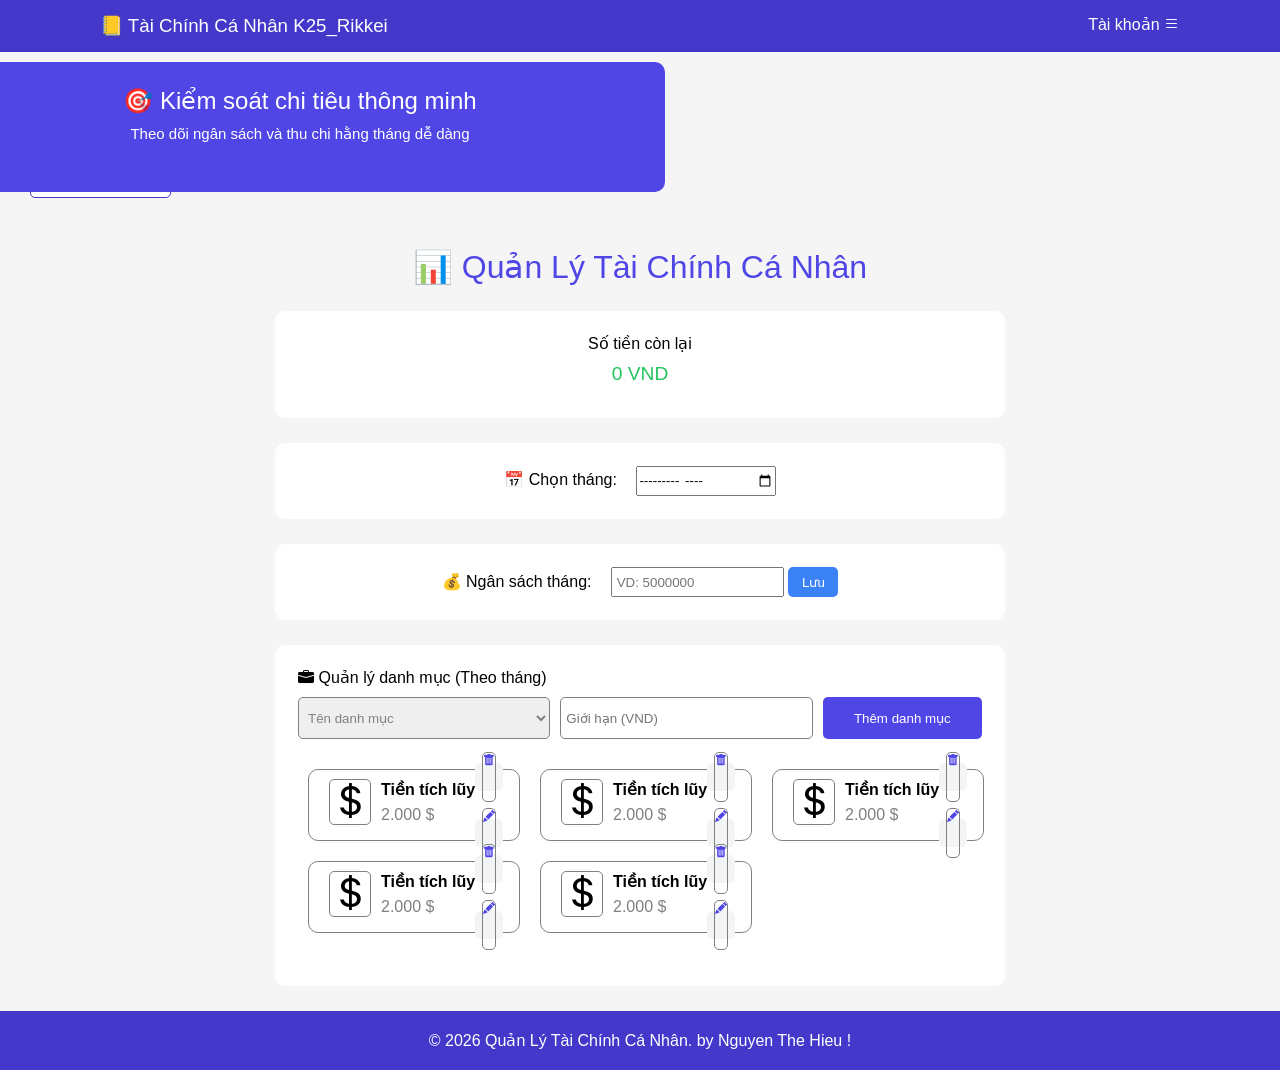
==== STRUCTURE FINANCE/pages/category.html @ 77bf3e5c "Add files via upload" ====
<!DOCTYPE html>
<html lang="en">

<head>
    <meta charset="UTF-8">
    <meta name="viewport" content="width=device-width, initial-scale=1.0">
    <title>Category</title>
    <link rel="stylesheet" href="../css/category.css">
    <link href="https://cdn.jsdelivr.net/npm/bootstrap-icons@1.11.3/font/bootstrap-icons.css" rel="stylesheet">
</head>

<body>
    <main>
        <header>
            <h3>📒 Tài Chính Cá Nhân K25_Rikkei</h3>
            <p>Tài khoản <i class="bi bi-list"></i></p>
        </header>
        <div class="banner">
            <div class="choice">
                <a href="./information.html"><i class="bi bi-info-circle"></i> Information</a>
                <a href="./category.html"><i class="bi bi-bounding-box"></i> Category</a>
                <a href=""><i class="bi bi-clock-history"></i> History</a>
            </div>
            <div class="main-title">
                <h1>
                    🎯 Kiểm soát chi tiêu thông minh
                </h1>
                <p>
                    Theo dõi ngân sách và thu chi hằng tháng dễ dàng
                </p>
            </div>
        </div>

        <h1 class="title">📊 Quản Lý Tài Chính Cá Nhân</h1>

        <div class="cell">
            <p>Số tiền còn lại</p>
            <h3>0 VND</h3>
        </div>

        <div class="cell">
            <label for=""> 📅 Chọn tháng:</label>
            <input type="month" name="" id="">
        </div>

        <div class="cell">
            <label for="">💰 Ngân sách tháng:</label>
            <input type="number" id="" placeholder=" VD: 5000000">
            <button>Lưu</button>
        </div>

        <form action="">
            <p><i class="bi bi-briefcase-fill"></i> Quản lý danh mục (Theo tháng)</p>
            <div class="input-money">
                <select name="" id="">
                    <option value="">Tên danh mục</option>
                    <option value="">Tiền tích lũy</option>
                    <option value="">Tiền chi tiêu</option>
                </select>
                <input type="number" id="" placeholder="Giới hạn (VND)">
                <button>Thêm danh mục</button>
            </div>
            <div class="outcomes">
                <div class="outcome-money">
                    <div>
                        <i class="bi bi-currency-dollar"></i>
                    </div>

                    <div>
                        <h4>Tiền tích lũy</h4>
                        <p>2.000 $</p>
                    </div>
                    <div class="control">
                        <button><i class="bi bi-trash-fill"></i></button>
                        <br>
                        <button><i class="bi bi-pencil-fill"></i></button>
                    </div>
                </div>
                <div class="outcome-money">
                    <div>
                        <i class="bi bi-currency-dollar"></i>
                    </div>
                    <div>
                        <h4>Tiền tích lũy</h4>
                        <p>2.000 $</p>
                    </div>
                    <div class="control">
                        <button><i class="bi bi-trash-fill"></i></button>
                        <br>
                        <button><i class="bi bi-pencil-fill"></i></button>
                    </div>
                </div>
                <div class="outcome-money">
                    <div>
                        <i class="bi bi-currency-dollar"></i>
                    </div>
                    <div>
                        <h4>Tiền tích lũy</h4>
                        <p>2.000 $</p>
                    </div>
                    <div class="control">
                        <button><i class="bi bi-trash-fill"></i></button>
                        <br>
                        <button><i class="bi bi-pencil-fill"></i></button>
                    </div>
                </div>
                <div class="outcome-money">
                    <div>
                        <i class="bi bi-currency-dollar"></i>
                    </div>
                    <div>
                        <h4>Tiền tích lũy</h4>
                        <p>2.000 $</p>
                    </div>
                    <div class="control">
                        <button><i class="bi bi-trash-fill"></i></button>
                        <br>
                        <button><i class="bi bi-pencil-fill"></i></button>
                    </div>
                </div>
                <div class="outcome-money">
                    <div>
                        <i class="bi bi-currency-dollar"></i>
                    </div>
                    <div>
                        <h4>Tiền tích lũy</h4>
                        <p>2.000 $</p>
                    </div>
                    <div class="control">
                        <button><i class="bi bi-trash-fill"></i></button>
                        <br>
                        <button><i class="bi bi-pencil-fill"></i></button>
                    </div>
                </div>
            </div>

        </form>
    </main>
    <footer>
        © 2026 Quản Lý Tài Chính Cá Nhân. by Nguyen The Hieu !
    </footer>
</body>

</html>
---- STRUCTURE FINANCE/css/category.css ----
* {
    margin: 0;
    padding: 0;
    box-sizing: border-box;
    font-family: Arial, Helvetica, sans-serif;
}

body {
    display: flex;
    flex-direction: column;
    background-color: whitesmoke;
}

header {
    display: flex;
    justify-content: space-between;
    padding: 15px 200px;
    background-color: #4338CA;
    color: white;
}

header h3 {
    font-weight: lighter;
}

.banner {
    display: flex;
    position: relative;
}

.main-title {
    position: absolute;
    left: 50%;
    transform: translateX(-50%);
}

.choice {
    margin: 20px;
}

.choice a {
    margin: 10px;
    padding: 6px 13px;
    padding-left: 0;
    color: #4338CA;
    display: flex;
    background-color: white;
    text-decoration: none;
    border: 1px solid #4338CA;
    border-radius: 5px;
}

.choice a:hover {
    background-color: #4338CA;
    color: #ffffff;
    transition: 0.5s;
}

.choice i {
    padding: 0 15px;
}

.main-title {
    text-align: center;
    background: #4F46E5;
    color: white;
    margin: 10px auto;
    padding: 25px;
    border-radius: 10px;
    width: 730px;
    height: 130px;
}

.banner p {
    margin-top: 10px;
    font-size: 15px;
}

.banner h1 {
    font-weight: lighter;
    font-size: 24px;
}
.title {
    text-align: center;
    font-weight: lighter;
    color: #4F46E5;
    margin: 20px;

}

.cell {
    text-align: center;
    background: #ffffff;
    margin: 25px auto;
    padding: 23px;
    border-radius: 10px;
    width: 730px;
}

.cell label{
    padding-right: 15px;
}

.cell button {
    background-color: #3B82F6;
    border: 0 white;
    width: 50px;
    height: 30px;
    border-radius: 5px;
    color: #ffffff;
    cursor: pointer;
}

.cell input {
    height: 30px;
}

.cell h3 {
    color: #22C55E;
    font-size: larger;
    font-weight: lighter;
    padding: 10px;
}

form {
    background: #ffffff;
    margin: 25px auto;
    padding: 23px;
    border-radius: 10px;
    width: 730px;
}

.input-money {
    margin: 10px 0;;
    display: flex;
    gap: 10px;
    justify-content: space-around ;
}

.input-money select {
    width: 258px;
    height: 42px;
    padding-left: 5px;
    color: grey;
    border: 1px solid gray;
    border-radius: 5px;
}

.input-money input {
    width: 258px;
    height: 42px;
    padding: 5px;
    border: 1px solid gray;
    border-radius: 5px;
}

.input-money button {
    width: 163px;
    height: 42px;
    background-color: #4F46E5;
;
    color: #ffffff;
    border-radius: 5px;
    border: 0px;
    cursor: pointer;
}

.input-money button:hover {
    background-color: #362ca2;
    transition: 0.5s;
}

.outcomes {
    display: grid;
    grid-template-columns: repeat(3, 1fr); /* 2 cột */
    margin: 20px 0;
}

.outcome-money {
    display: flex;
    border: 1px solid gray;
    border-radius: 10px;
    width: 212px;
    height: 72px;
    margin: 10px ;
    padding: 10px;
}

.outcome-money i {
    width: 50px;
    height: 50px;
    font-size: 40px;
    border-radius: 5px;
    border: 1px solid gray;
    margin: 20px 10px;
}

.outcome-money p {
    color: gray;
    padding: 7px 0;
}

.control {
    display: flex;
    flex-direction: column;
    justify-content: center;
    gap: 5px;
}

.control button {
    width: 28px;
    height: 28px;
    border-radius: 6px;
    border: none;
    background-color: #f3f4f6;
    cursor: pointer;

    display: flex;
    align-items: center;
    justify-content: center;
}
.control button i {
    font-size: 12px;
    color: #4F46E5;
}

footer {
    background: #4338CA;
    color: white;
    text-align: center;
    padding: 20px;
}

@media (max-width: 1440px) {
    header {
        padding: 15px 100px; /* giảm padding */
    }

    .banner {
        width: 600px;
    }
}

@media (max-width: 768px) {
    header {
        padding: 15px 20px; /* sát lề mobile */
        flex-direction: column;
        gap: 10px;
        text-align: center;
    }

    .banner {
        width: 90%; /* full gần màn hình */
        height: auto; /* tránh bị bó */
        padding: 20px;
    }

    .banner h1 {
        font-size: 20px;
    }

    .banner p {
        font-size: 14px;
    }
}
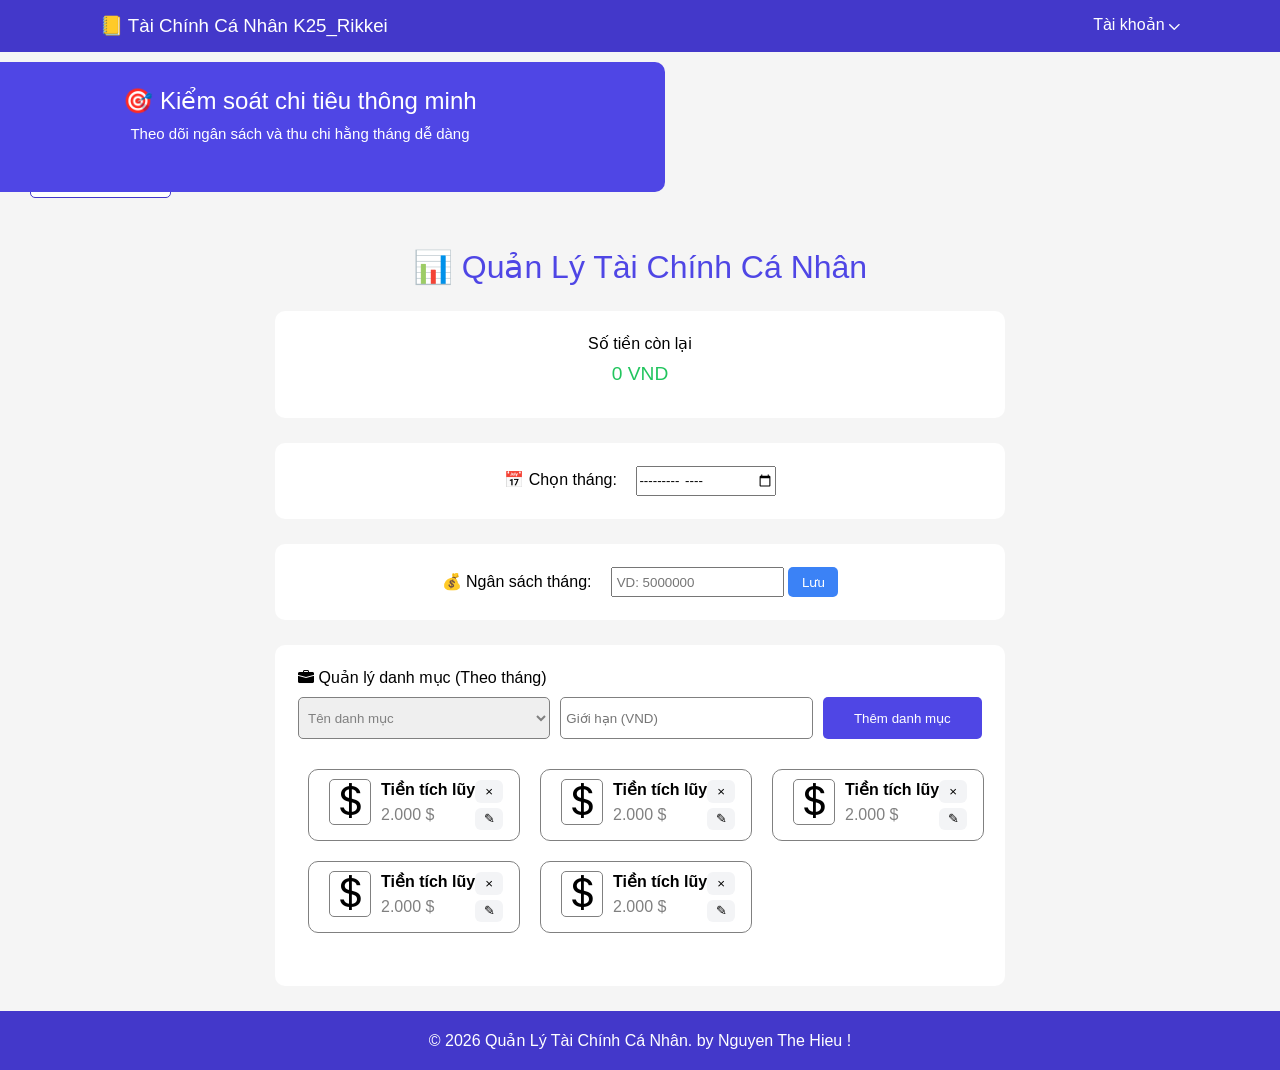
==== commit 2b2ad3f1: "Add files via upload" ====
--- a/STRUCTURE FINANCE/pages/category.html
+++ b/STRUCTURE FINANCE/pages/category.html
@@ -13,13 +13,13 @@
     <main>
         <header>
             <h3>📒 Tài Chính Cá Nhân K25_Rikkei</h3>
-            <p>Tài khoản <i class="bi bi-list"></i></p>
+            <p>Tài khoản <img src="../assets/icon/Vector.png" alt=""></p>
         </header>
         <div class="banner">
             <div class="choice">
-                <a href="./information.html"><i class="bi bi-info-circle"></i> Information</a>
-                <a href="./category.html"><i class="bi bi-bounding-box"></i> Category</a>
-                <a href=""><i class="bi bi-clock-history"></i> History</a>
+                <a href="./index.html"><i class="bi bi-info-circle"></i> Information</a>
+                <a href="./category.html" class="category"><i class="bi bi-bounding-box"></i> Category</a>
+                <a href="./history.html"><i class="bi bi-clock-history"></i> History</a>
             </div>
             <div class="main-title">
                 <h1>
@@ -71,9 +71,8 @@
                         <p>2.000 $</p>
                     </div>
                     <div class="control">
-                        <button><i class="bi bi-trash-fill"></i></button>
-                        <br>
-                        <button><i class="bi bi-pencil-fill"></i></button>
+                        <button class="icon-larger">&times;</button>
+                        <button>✎</button>
                     </div>
                 </div>
                 <div class="outcome-money">
@@ -85,9 +84,8 @@
                         <p>2.000 $</p>
                     </div>
                     <div class="control">
-                        <button><i class="bi bi-trash-fill"></i></button>
-                        <br>
-                        <button><i class="bi bi-pencil-fill"></i></button>
+                        <button class="icon-larger">&times;</button>
+                        <button>✎</button>
                     </div>
                 </div>
                 <div class="outcome-money">
@@ -99,9 +97,8 @@
                         <p>2.000 $</p>
                     </div>
                     <div class="control">
-                        <button><i class="bi bi-trash-fill"></i></button>
-                        <br>
-                        <button><i class="bi bi-pencil-fill"></i></button>
+                        <button class="icon-larger">&times;</button>
+                        <button>✎</button>
                     </div>
                 </div>
                 <div class="outcome-money">
@@ -113,9 +110,8 @@
                         <p>2.000 $</p>
                     </div>
                     <div class="control">
-                        <button><i class="bi bi-trash-fill"></i></button>
-                        <br>
-                        <button><i class="bi bi-pencil-fill"></i></button>
+                        <button class="icon-larger">&times;</button>
+                        <button>✎</button>
                     </div>
                 </div>
                 <div class="outcome-money">
@@ -127,9 +123,8 @@
                         <p>2.000 $</p>
                     </div>
                     <div class="control">
-                        <button><i class="bi bi-trash-fill"></i></button>
-                        <br>
-                        <button><i class="bi bi-pencil-fill"></i></button>
+                        <button class="icon-larger">&times;</button>
+                        <button>✎</button>
                     </div>
                 </div>
             </div>
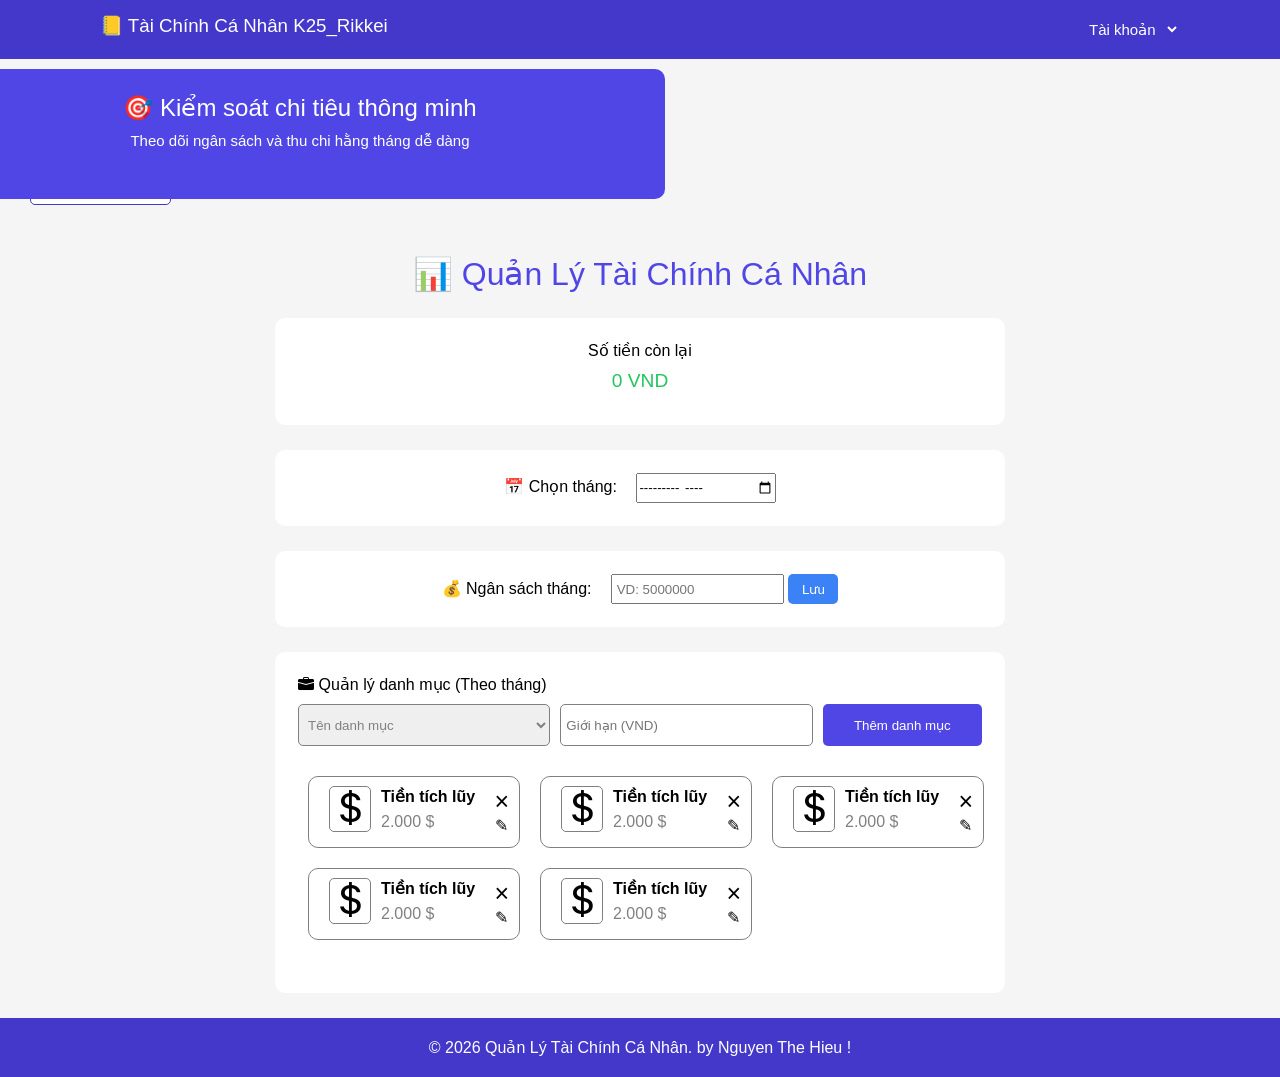
==== commit 4b0709e3: "Add files via upload" ====
--- a/STRUCTURE FINANCE/pages/category.html
+++ b/STRUCTURE FINANCE/pages/category.html
@@ -13,7 +13,10 @@
     <main>
         <header>
             <h3>📒 Tài Chính Cá Nhân K25_Rikkei</h3>
-            <p>Tài khoản <img src="../assets/icon/Vector.png" alt=""></p>
+            <select name="" id="">
+                <option value="">Tài khoản</option>
+                <option value="logout" id="logoutBtn">Đăng xuất</option>
+            </select>
         </header>
         <div class="banner">
             <div class="choice">
@@ -134,6 +137,8 @@
     <footer>
         © 2026 Quản Lý Tài Chính Cá Nhân. by Nguyen The Hieu !
     </footer>
+
+    <script src="../js/category.js"></script>
 </body>
 
 </html>
--- a/STRUCTURE FINANCE/css/category.css
+++ b/STRUCTURE FINANCE/css/category.css
@@ -23,6 +23,22 @@
     font-weight: lighter;
 }
 
+header select {
+    display: flex;
+    align-items: center;
+    padding: 5px;
+    border: none;
+    background: none;
+    color: white;
+    font-size: 15px;
+}
+
+header select option {
+    background-color: white;
+    color: black;
+    padding: 5px;
+}
+
 .banner {
     display: flex;
     position: relative;
@@ -50,10 +66,9 @@
     border-radius: 5px;
 }
 
-.choice a:hover {
+.choice .category {
     background-color: #4338CA;
     color: #ffffff;
-    transition: 0.5s;
 }
 
 .choice i {
@@ -201,27 +216,23 @@
 }
 
 .control {
+    margin-left: auto; 
     display: flex;
     flex-direction: column;
-    justify-content: center;
-    gap: 5px;
+    align-items: center;
 }
 
 .control button {
-    width: 28px;
-    height: 28px;
-    border-radius: 6px;
+    cursor: pointer;
+    font-size: 16px;
+    color: #000000;
+    background-color: white;
     border: none;
-    background-color: #f3f4f6;
-    cursor: pointer;
-
-    display: flex;
-    align-items: center;
-    justify-content: center;
-}
-.control button i {
-    font-size: 12px;
-    color: #4F46E5;
+    transition: 0.2s;
+}
+
+.control .icon-larger {
+    font-size: 25px;
 }
 
 footer {
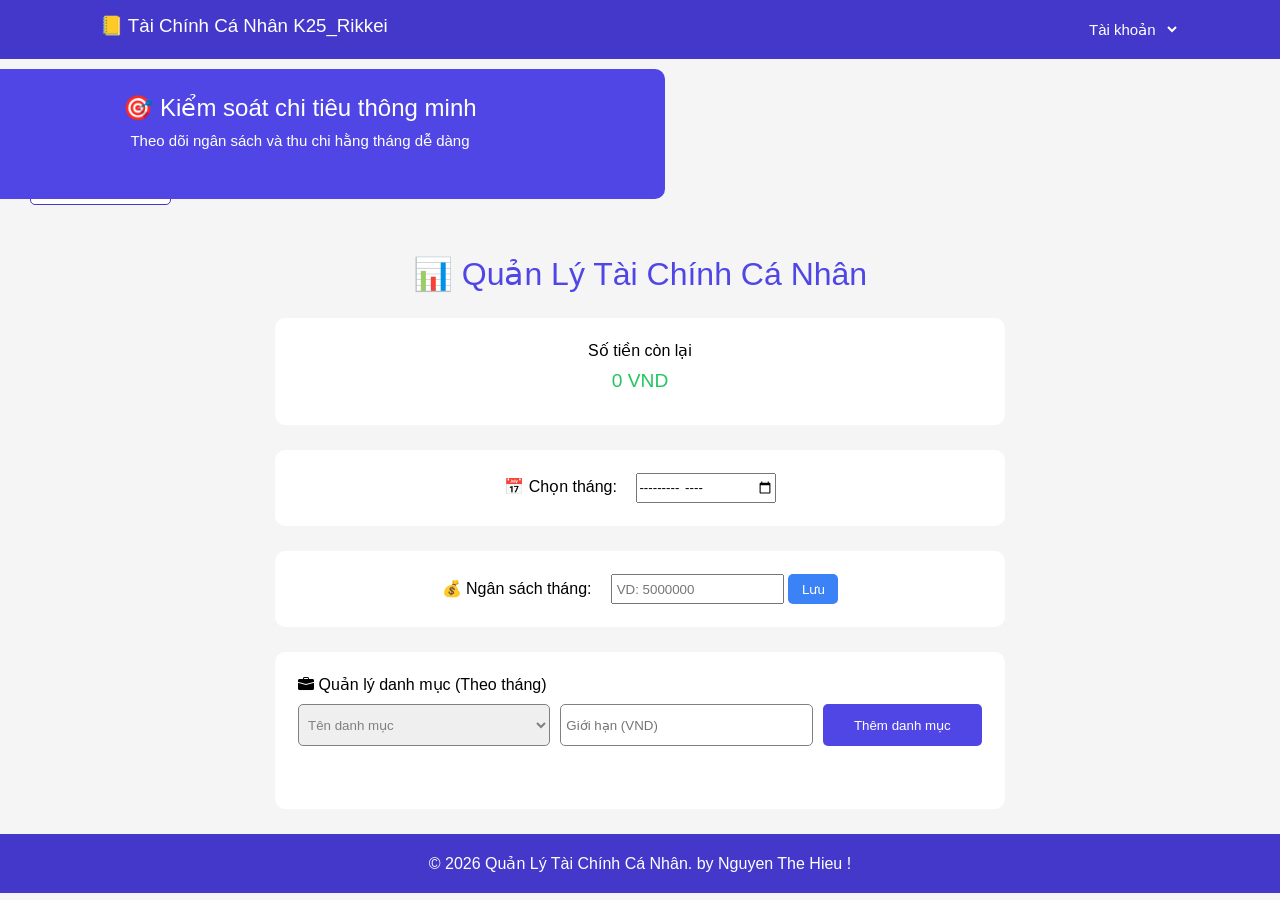
==== commit a288a0c4: "Add files via upload" ====
--- a/STRUCTURE FINANCE/pages/category.html
+++ b/STRUCTURE FINANCE/pages/category.html
@@ -55,15 +55,15 @@
         <form action="">
             <p><i class="bi bi-briefcase-fill"></i> Quản lý danh mục (Theo tháng)</p>
             <div class="input-money">
-                <select name="" id="">
+                <select name="" id="categoryName">
                     <option value="">Tên danh mục</option>
-                    <option value="">Tiền tích lũy</option>
-                    <option value="">Tiền chi tiêu</option>
+                    <option value="Tiền tích lũy">Tiền tích lũy</option>
+                    <option value="Tiền chi tiêu">Tiền chi tiêu</option>
                 </select>
-                <input type="number" id="" placeholder="Giới hạn (VND)">
-                <button>Thêm danh mục</button>
+                <input type="number" id="categoryMoney" placeholder="Giới hạn (VND)">
+                <button type="button" id="addCategoryBtn">Thêm danh mục</button>
             </div>
-            <div class="outcomes">
+            <div class="outcomes" id="categoryList">
                 <div class="outcome-money">
                     <div>
                         <i class="bi bi-currency-dollar"></i>
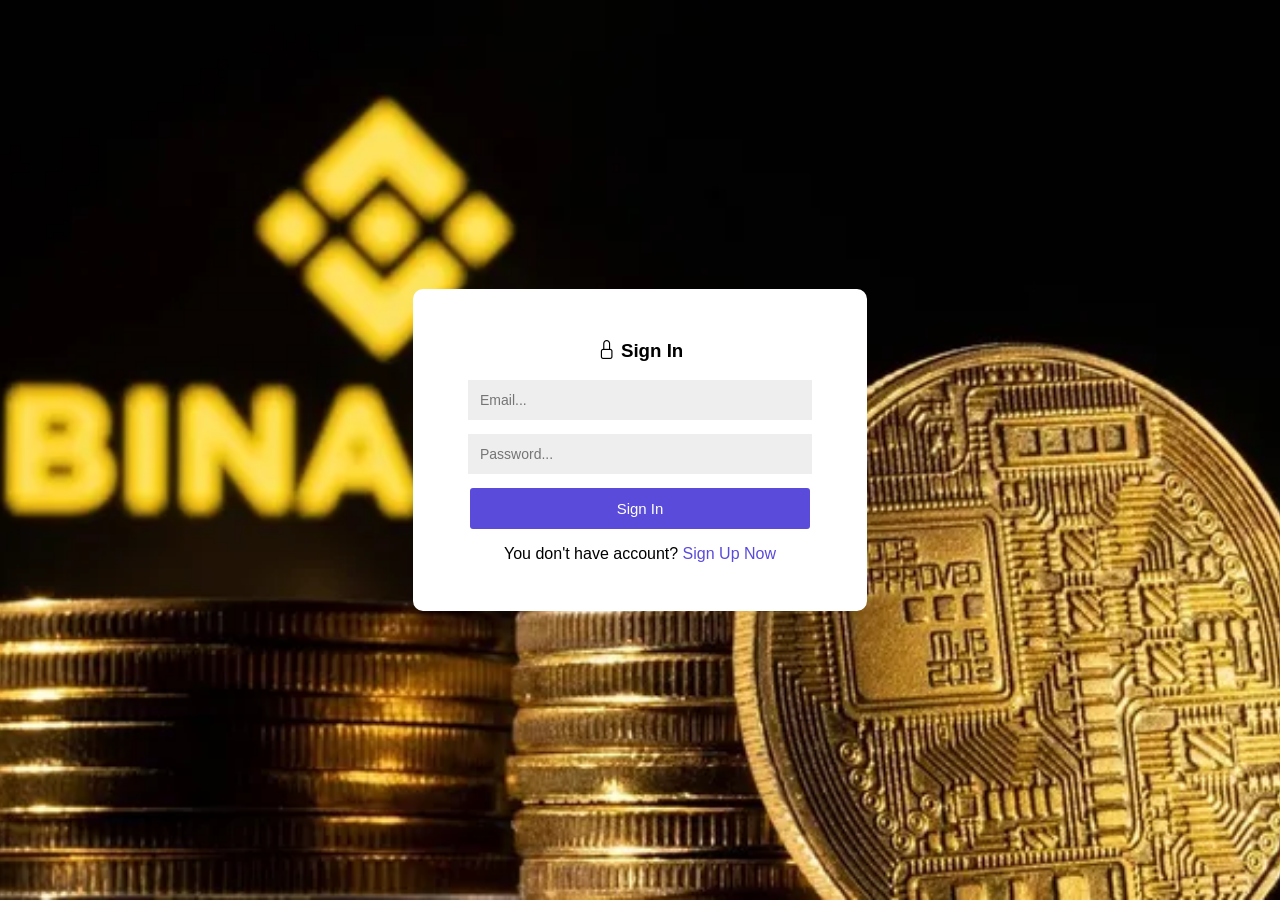
==== commit 4e16d024: "Add files via upload" ====
--- a/STRUCTURE FINANCE/pages/category.html
+++ b/STRUCTURE FINANCE/pages/category.html
@@ -13,9 +13,10 @@
     <main>
         <header>
             <h3>📒 Tài Chính Cá Nhân K25_Rikkei</h3>
-            <select name="" id="">
+            <select name="" id="accountSelect">
                 <option value="">Tài khoản</option>
-                <option value="logout" id="logoutBtn">Đăng xuất</option>
+                <option value="logout">Đăng xuất</option>
+            </select>
             </select>
         </header>
         <div class="banner">
@@ -43,24 +44,21 @@
 
         <div class="cell">
             <label for=""> 📅 Chọn tháng:</label>
-            <input type="month" name="" id="">
-        </div>
-
-        <div class="cell">
-            <label for="">💰 Ngân sách tháng:</label>
-            <input type="number" id="" placeholder=" VD: 5000000">
-            <button>Lưu</button>
+            <input type="month" name="" id="monthIn">
         </div>
 
         <form action="">
             <p><i class="bi bi-briefcase-fill"></i> Quản lý danh mục (Theo tháng)</p>
             <div class="input-money">
-                <select name="" id="categoryName">
+                <select id="categoryName">
                     <option value="">Tên danh mục</option>
-                    <option value="Tiền tích lũy">Tiền tích lũy</option>
-                    <option value="Tiền chi tiêu">Tiền chi tiêu</option>
+                    <option value="Tiền đi chơi">Tiền đi chơi</option>
+                    <option value="Tiền đi học">Tiền đi học</option>
+                    <option value="Tiền cà phê">Tiền cà phê</option>
+                    <option value="Tiền cho con">Tiền cho con</option>
+                    <option value="Tiền ăn">Tiền ăn</option>
                 </select>
-                <input type="number" id="categoryMoney" placeholder="Giới hạn (VND)">
+                <input type="number" id="categoryMoney" placeholder="Giới hạn (VND)" step="1000" min="0">
                 <button type="button" id="addCategoryBtn">Thêm danh mục</button>
             </div>
             <div class="outcomes" id="categoryList">
@@ -138,6 +136,8 @@
         © 2026 Quản Lý Tài Chính Cá Nhân. by Nguyen The Hieu !
     </footer>
 
+    <div id="toast"></div>
+
     <script src="../js/category.js"></script>
 </body>
 
--- a/STRUCTURE FINANCE/css/category.css
+++ b/STRUCTURE FINANCE/css/category.css
@@ -242,6 +242,90 @@
     padding: 20px;
 }
 
+#toast {
+    position: fixed;
+    top: 30%;
+    right: 34%;
+}
+
+.toast {
+    background: #fff;
+    padding: 16px;
+    border-radius: 10px;
+    width: 586px;
+    height: 276;
+    box-shadow: 0 8px 20px rgba(0, 0, 0, 0.15);
+    margin-bottom: 10px;
+    animation: slideIn 0.5s ease-out;
+}
+
+.toast hr {
+    color: rgba(187, 187, 187, 0.444);
+    width: 518px;
+}
+
+.toast img {
+    width: 70px;
+    height: 70px;
+    margin-bottom: 10px;
+}
+
+.toast h3 {
+    margin-bottom: 10px;
+    font-weight: lighter;
+    font-size: 25px;
+}
+
+.toast p {
+    margin-bottom: 12px;
+    color: #667085;
+}
+
+.toast-actions {
+    text-align: right;
+    margin-top: 10px;
+}
+
+.toast button {
+    margin-left: 10px;
+    border-radius: 5px;
+    cursor: pointer;
+    font-size: 15px;
+}
+
+.confirm-btn {
+    background: #DC2626;
+    color: white;
+    border: none;
+    width: 60px;
+    height: 44px;
+}
+
+.cancel-btn {
+    background-color: #ffffff;
+    color: rgb(0, 0, 0);
+    border: 1px solid gray;
+    width: 60px;
+    height: 44px;
+}
+
+.no-categories {
+    color: #667085;
+    font-size: 15px;
+}
+
+@keyframes slideIn {
+    from {
+        transform: translateY(120%);
+        opacity: 0;
+    }
+
+    to {
+        transform: translateY(0);
+        opacity: 1;
+    }
+}
+
 @media (max-width: 1440px) {
     header {
         padding: 15px 100px; /* giảm padding */
